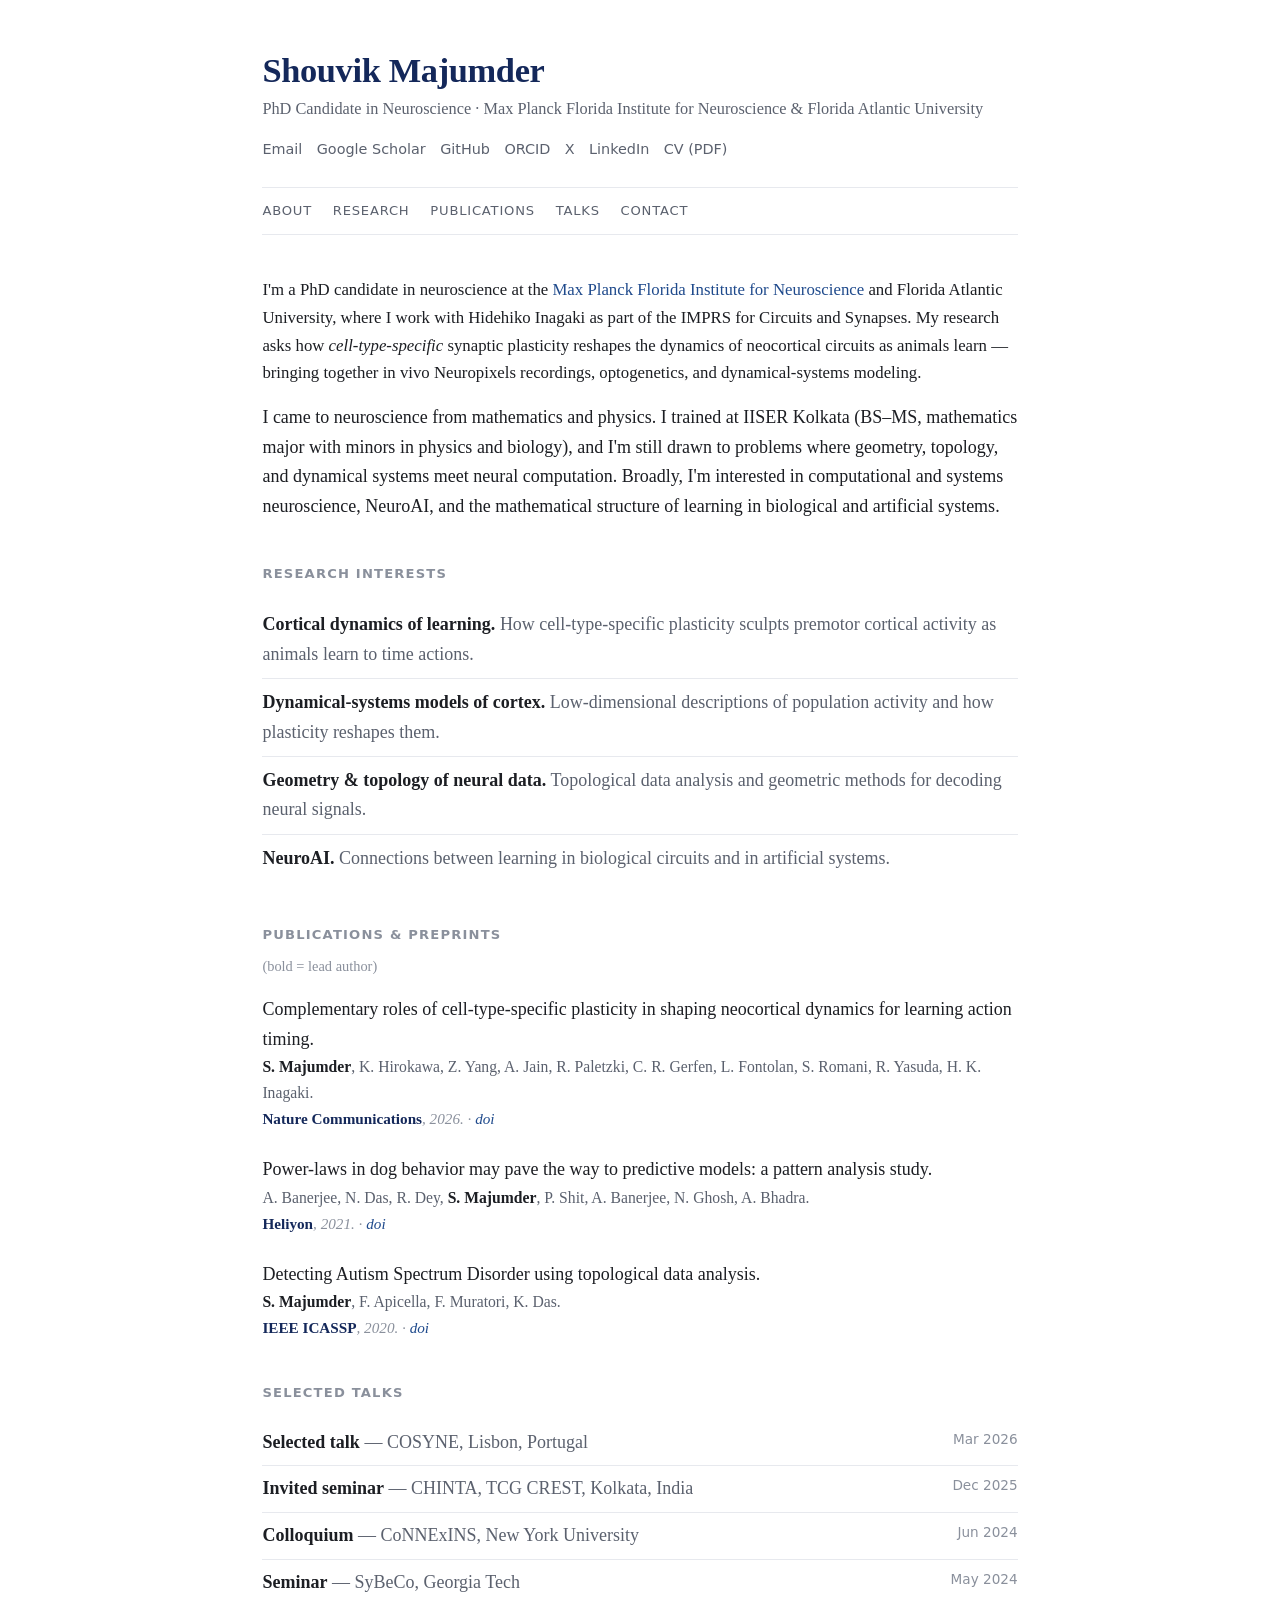
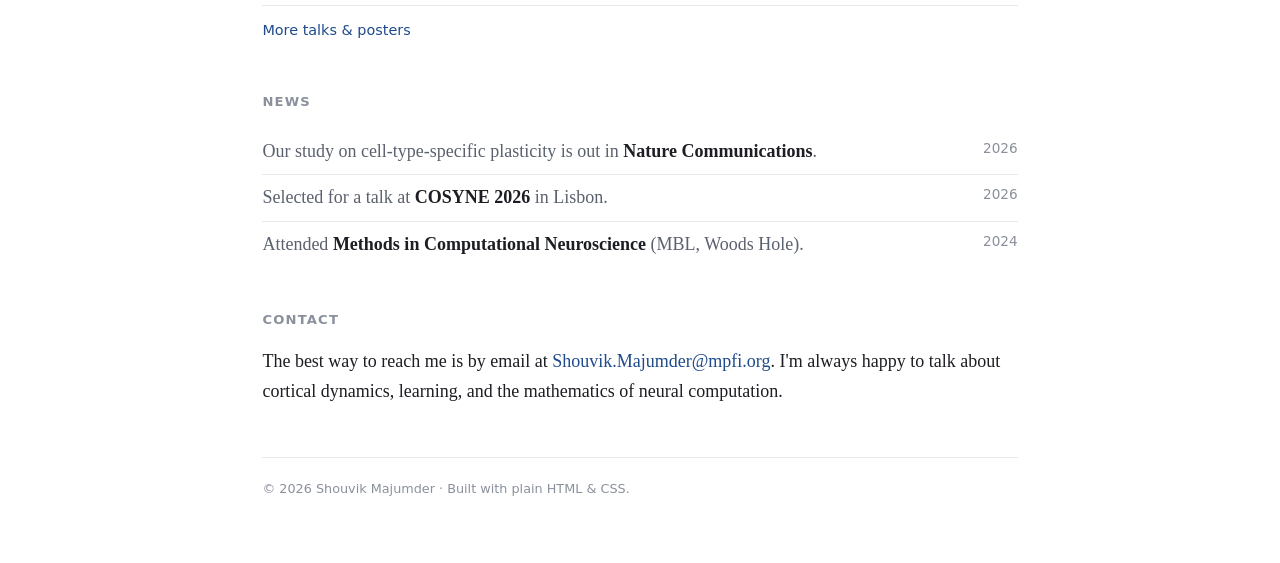
==== index.html @ 3db26d90 "Add files via upload" ====
<!DOCTYPE html>
<html lang="en">
<head>
<meta charset="utf-8">
<meta name="viewport" content="width=device-width, initial-scale=1">
<title>Shouvik Majumder</title>
<meta name="description" content="Shouvik Majumder — PhD candidate in neuroscience at the Max Planck Florida Institute for Neuroscience & Florida Atlantic University. Systems and computational neuroscience, NeuroAI, and the mathematics of learning.">

<!-- Open Graph / social preview -->
<meta property="og:title" content="Shouvik Majumder">
<meta property="og:description" content="PhD candidate in neuroscience — systems & computational neuroscience, NeuroAI, and the mathematics of learning.">
<meta property="og:type" content="website">

<style>
  :root{
    --bg:        #ffffff;
    --fg:        #1c1e23;
    --muted:     #5b616e;
    --faint:     #8a909c;
    --accent:    #14285a;   /* deep navy, from CV */
    --accent-2:  #1f4a8c;   /* link blue */
    --rule:      #e7e9ee;
    --card:      #fafbfc;
    --maxw:      50rem;
  }
  @media (prefers-color-scheme: dark){
    :root{
      --bg:      #101216;
      --fg:      #e6e8ec;
      --muted:   #a6acb8;
      --faint:   #757c88;
      --accent:  #c7d4ee;
      --accent-2:#8fb2e6;
      --rule:    #262a31;
      --card:    #171a1f;
    }
  }

  *{box-sizing:border-box;}
  html{-webkit-text-size-adjust:100%;}
  body{
    margin:0;
    background:var(--bg);
    color:var(--fg);
    font-family: "Charter","Georgia","Cambria",ui-serif,serif;
    font-size:18px;
    line-height:1.65;
    -webkit-font-smoothing:antialiased;
    text-rendering:optimizeLegibility;
  }
  .wrap{
    max-width:var(--maxw);
    margin:0 auto;
    padding:3.2rem 1.4rem 4rem;
  }

  a{color:var(--accent-2); text-decoration:none; border-bottom:1px solid transparent;}
  a:hover{border-bottom-color:var(--accent-2);}

  /* ---------- Header ---------- */
  header{margin-bottom:1.2rem;}
  h1{
    font-size:2.15rem;
    line-height:1.15;
    margin:0 0 .35rem;
    letter-spacing:-.01em;
    color:var(--accent);
    font-weight:700;
  }
  .affil{color:var(--muted); font-size:1.02rem; margin:0 0 .9rem;}
  .affil span{white-space:nowrap;}

  .links{
    font-family: ui-sans-serif, system-ui, -apple-system, "Segoe UI", Roboto, Helvetica, Arial, sans-serif;
    font-size:.9rem;
    display:flex;
    flex-wrap:wrap;
    gap:.35rem .9rem;
    margin:0;
  }
  .links a{color:var(--muted); border-bottom:none;}
  .links a:hover{color:var(--accent-2);}

  /* ---------- Nav ---------- */
  nav{
    font-family: ui-sans-serif, system-ui, -apple-system, "Segoe UI", Roboto, Helvetica, Arial, sans-serif;
    font-size:.82rem;
    letter-spacing:.06em;
    text-transform:uppercase;
    margin:1.6rem 0 0;
    padding:.75rem 0;
    border-top:1px solid var(--rule);
    border-bottom:1px solid var(--rule);
    display:flex;
    flex-wrap:wrap;
    gap:1.3rem;
  }
  nav a{color:var(--muted); border-bottom:none;}
  nav a:hover{color:var(--accent-2);}

  /* ---------- Sections ---------- */
  section{margin-top:2.6rem; scroll-margin-top:1rem;}
  h2{
    font-family: ui-sans-serif, system-ui, -apple-system, "Segoe UI", Roboto, Helvetica, Arial, sans-serif;
    font-size:.82rem;
    letter-spacing:.09em;
    text-transform:uppercase;
    color:var(--faint);
    font-weight:600;
    margin:0 0 1rem;
  }
  p{margin:0 0 1rem;}
  .lede{font-size:1.05rem;}

  /* research themes */
  ul.themes{list-style:none; padding:0; margin:.3rem 0 0;}
  ul.themes li{
    padding:.55rem 0;
    border-bottom:1px solid var(--rule);
    color:var(--muted);
  }
  ul.themes li:last-child{border-bottom:none;}
  ul.themes b{color:var(--fg); font-weight:600;}

  /* publications */
  .pub{margin:0 0 1.5rem; padding-left:0;}
  .pub .title{color:var(--fg);}
  .pub .authors{color:var(--muted); font-size:.98rem;}
  .pub .venue{color:var(--faint); font-style:italic; font-size:.95rem;}
  .pub .venue b{font-style:normal; color:var(--accent); font-weight:600;}
  .me{color:var(--fg); font-weight:700;}

  /* talks / lists */
  .row{
    display:flex;
    justify-content:space-between;
    gap:1rem;
    padding:.5rem 0;
    border-bottom:1px solid var(--rule);
    color:var(--muted);
  }
  .row:last-child{border-bottom:none;}
  .row .when{color:var(--faint); font-family: ui-sans-serif, system-ui, sans-serif; font-size:.85rem; white-space:nowrap; flex:none;}
  .row .what b{color:var(--fg); font-weight:600;}

  details.more{margin-top:.4rem;}
  details.more summary{
    cursor:pointer; color:var(--accent-2);
    font-family: ui-sans-serif, system-ui, sans-serif; font-size:.9rem;
    list-style:none; padding:.4rem 0;
  }
  details.more summary::-webkit-details-marker{display:none;}
  details.more summary:hover{border-bottom:1px solid var(--accent-2); width:fit-content;}

  /* contact card */
  .contact a{color:var(--accent-2);}
  footer{
    margin-top:3.2rem;
    padding-top:1.2rem;
    border-top:1px solid var(--rule);
    color:var(--faint);
    font-family: ui-sans-serif, system-ui, sans-serif;
    font-size:.8rem;
  }

  @media (max-width:560px){
    body{font-size:17px;}
    h1{font-size:1.8rem;}
    .row{flex-direction:column; gap:.1rem;}
    .row .when{order:2;}
  }
</style>
</head>
<body>
<div class="wrap">

  <!-- ============ HEADER ============ -->
  <header>
    <h1>Shouvik Majumder</h1>
    <p class="affil">
      PhD Candidate in Neuroscience &middot;
      <span>Max Planck Florida Institute for Neuroscience</span> &amp;
      <span>Florida Atlantic University</span>
    </p>
    <p class="links">
      <a href="mailto:Shouvik.Majumder@mpfi.org">Email</a>
      <a href="https://scholar.google.com/citations?user=YOUR_ID" target="_blank" rel="noopener">Google&nbsp;Scholar</a>
      <a href="https://github.com/YOUR_USERNAME" target="_blank" rel="noopener">GitHub</a>
      <a href="https://orcid.org/0000-0000-0000-0000" target="_blank" rel="noopener">ORCID</a>
      <a href="https://x.com/YOUR_HANDLE" target="_blank" rel="noopener">X</a>
      <a href="https://www.linkedin.com/in/YOUR_HANDLE" target="_blank" rel="noopener">LinkedIn</a>
      <a href="Majumder_CV.pdf" target="_blank" rel="noopener">CV&nbsp;(PDF)</a>
    </p>
  </header>

  <nav>
    <a href="#about">About</a>
    <a href="#research">Research</a>
    <a href="#publications">Publications</a>
    <a href="#talks">Talks</a>
    <a href="#contact">Contact</a>
  </nav>

  <!-- ============ ABOUT ============ -->
  <section id="about">
    <p class="lede">
      I'm a PhD candidate in neuroscience at the
      <a href="https://mpfi.org" target="_blank" rel="noopener">Max Planck Florida Institute for Neuroscience</a>
      and Florida Atlantic University, where I work with Hidehiko Inagaki as part of the
      IMPRS for Circuits and Synapses. My research asks how <em>cell-type-specific</em> synaptic
      plasticity reshapes the dynamics of neocortical circuits as animals learn — bringing together
      in&nbsp;vivo Neuropixels recordings, optogenetics, and dynamical-systems modeling.
    </p>
    <p>
      I came to neuroscience from mathematics and physics. I trained at IISER Kolkata (BS–MS,
      mathematics major with minors in physics and biology), and I'm still drawn to problems where
      geometry, topology, and dynamical systems meet neural computation. Broadly, I'm interested in
      computational and systems neuroscience, NeuroAI, and the mathematical structure of learning in
      biological and artificial systems.
    </p>
  </section>

  <!-- ============ RESEARCH ============ -->
  <section id="research">
    <h2>Research interests</h2>
    <ul class="themes">
      <li><b>Cortical dynamics of learning.</b> How cell-type-specific plasticity sculpts premotor cortical activity as animals learn to time actions.</li>
      <li><b>Dynamical-systems models of cortex.</b> Low-dimensional descriptions of population activity and how plasticity reshapes them.</li>
      <li><b>Geometry &amp; topology of neural data.</b> Topological data analysis and geometric methods for decoding neural signals.</li>
      <li><b>NeuroAI.</b> Connections between learning in biological circuits and in artificial systems.</li>
    </ul>
  </section>

  <!-- ============ PUBLICATIONS ============ -->
  <section id="publications">
    <h2>Publications &amp; preprints</h2>
    <p style="color:var(--faint); font-size:.9rem; margin-top:-.4rem;">(bold = lead author)</p>

    <div class="pub">
      <div class="title">Complementary roles of cell-type-specific plasticity in shaping neocortical dynamics for learning action timing.</div>
      <div class="authors"><span class="me">S. Majumder</span>, K. Hirokawa, Z. Yang, A. Jain, R. Paletzki, C. R. Gerfen, L. Fontolan, S. Romani, R. Yasuda, H. K. Inagaki.</div>
      <div class="venue"><b>Nature Communications</b>, 2026. &middot; <a href="https://doi.org/10.1038/s41467-026-74869-1" target="_blank" rel="noopener">doi</a></div>
    </div>

    <div class="pub">
      <div class="title">Power-laws in dog behavior may pave the way to predictive models: a pattern analysis study.</div>
      <div class="authors">A. Banerjee, N. Das, R. Dey, <span class="me">S. Majumder</span>, P. Shit, A. Banerjee, N. Ghosh, A. Bhadra.</div>
      <div class="venue"><b>Heliyon</b>, 2021. &middot; <a href="https://doi.org/10.1016/j.heliyon.2021.e07243" target="_blank" rel="noopener">doi</a></div>
    </div>

    <div class="pub">
      <div class="title">Detecting Autism Spectrum Disorder using topological data analysis.</div>
      <div class="authors"><span class="me">S. Majumder</span>, F. Apicella, F. Muratori, K. Das.</div>
      <div class="venue"><b>IEEE ICASSP</b>, 2020. &middot; <a href="https://doi.org/10.1109/ICASSP40776.2020.9054747" target="_blank" rel="noopener">doi</a></div>
    </div>
  </section>

  <!-- ============ TALKS ============ -->
  <section id="talks">
    <h2>Selected talks</h2>
    <div class="row"><div class="what"><b>Selected talk</b> — COSYNE, Lisbon, Portugal</div><div class="when">Mar 2026</div></div>
    <div class="row"><div class="what"><b>Invited seminar</b> — CHINTA, TCG CREST, Kolkata, India</div><div class="when">Dec 2025</div></div>
    <div class="row"><div class="what"><b>Colloquium</b> — CoNNExINS, New York University</div><div class="when">Jun 2024</div></div>
    <div class="row"><div class="what"><b>Seminar</b> — SyBeCo, Georgia Tech</div><div class="when">May 2024</div></div>

    <details class="more">
      <summary>More talks &amp; posters</summary>
      <div class="row"><div class="what"><b>Workshop talk</b> — End-to-End Imaging Workflows for Neuroscience, MPFI–ZEISS Workshop</div><div class="when">May 2024</div></div>
      <div class="row"><div class="what"><b>Webinar</b> — Neural Probe Techniques, Cambridge NeuroTech</div><div class="when">Apr 2024</div></div>
      <div class="row"><div class="what">Poster — Complementary roles of cell-type-specific plasticity in shaping premotor dynamics, Sunposium, West Palm Beach</div><div class="when">2026</div></div>
      <div class="row"><div class="what">Poster — Cell-type-specific plasticity shapes neocortical dynamics for motor learning, COSYNE, Lisbon</div><div class="when">2024</div></div>
      <div class="row"><div class="what">Poster — Cell-type-specific plasticity shapes neocortical dynamics for motor learning, SfN, Washington D.C.</div><div class="when">2023</div></div>
      <div class="row"><div class="what">Poster — Topological Data Analysis in Autism Detection, IEEE ICASSP</div><div class="when">2020</div></div>
    </details>
  </section>

  <!-- ============ NEWS ============ -->
  <section id="news">
    <h2>News</h2>
    <div class="row"><div class="what">Our study on cell-type-specific plasticity is out in <b>Nature Communications</b>.</div><div class="when">2026</div></div>
    <div class="row"><div class="what">Selected for a talk at <b>COSYNE 2026</b> in Lisbon.</div><div class="when">2026</div></div>
    <div class="row"><div class="what">Attended <b>Methods in Computational Neuroscience</b> (MBL, Woods Hole).</div><div class="when">2024</div></div>
  </section>

  <!-- ============ CONTACT ============ -->
  <section id="contact" class="contact">
    <h2>Contact</h2>
    <p>
      The best way to reach me is by email at
      <a href="mailto:Shouvik.Majumder@mpfi.org">Shouvik.Majumder@mpfi.org</a>.
      I'm always happy to talk about cortical dynamics, learning, and the mathematics of neural computation.
    </p>
  </section>

  <footer>
    © <span id="yr">2026</span> Shouvik Majumder · Built with plain HTML &amp; CSS.
  </footer>

</div>
<script>document.getElementById('yr').textContent = new Date().getFullYear();</script>
</body>
</html>
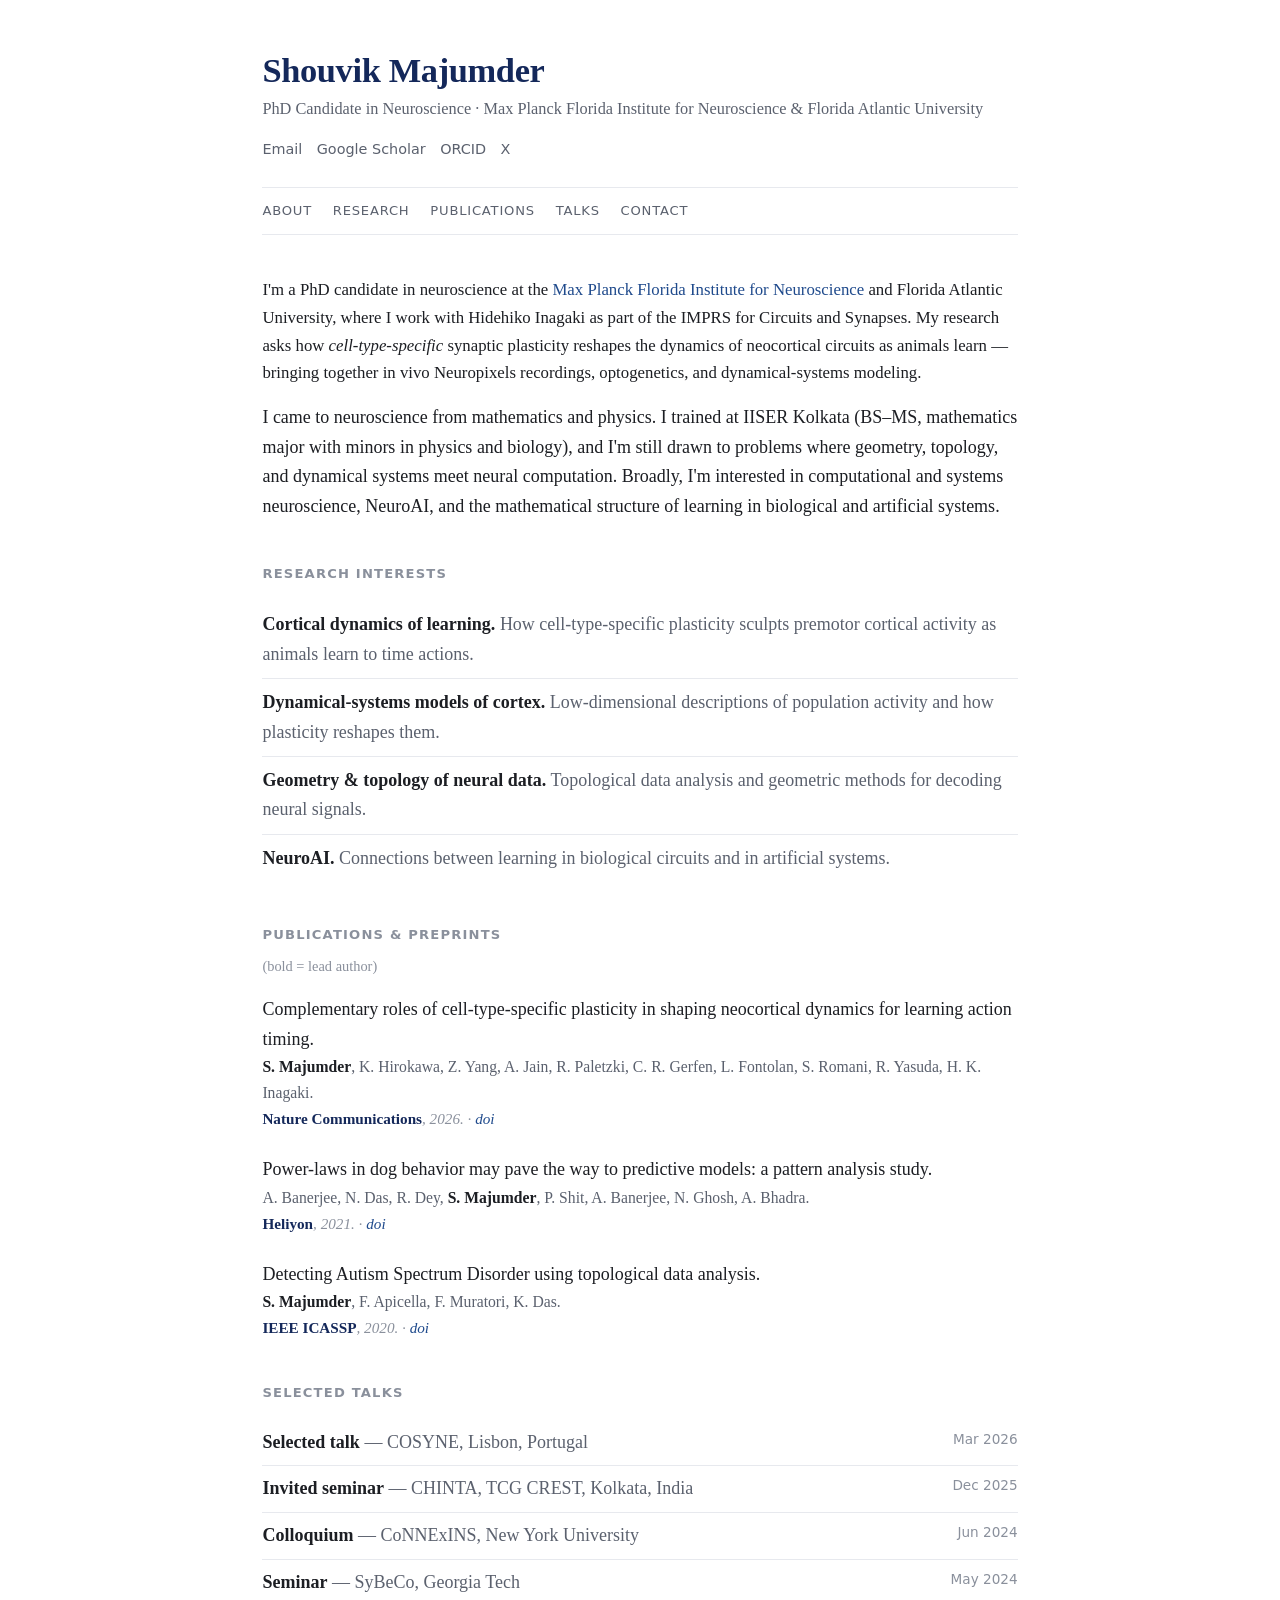
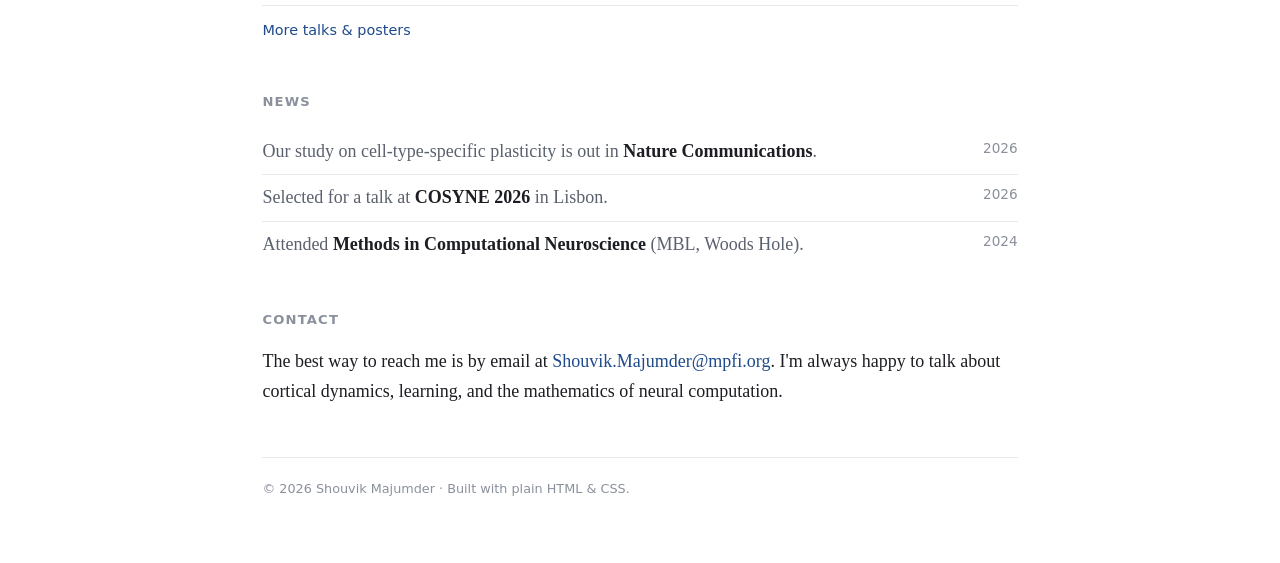
==== commit 0eed6ceb: "Add files via upload" ====
--- a/index.html
+++ b/index.html
@@ -184,12 +184,9 @@
     </p>
     <p class="links">
       <a href="mailto:Shouvik.Majumder@mpfi.org">Email</a>
-      <a href="https://scholar.google.com/citations?user=YOUR_ID" target="_blank" rel="noopener">Google&nbsp;Scholar</a>
-      <a href="https://github.com/YOUR_USERNAME" target="_blank" rel="noopener">GitHub</a>
-      <a href="https://orcid.org/0000-0000-0000-0000" target="_blank" rel="noopener">ORCID</a>
-      <a href="https://x.com/YOUR_HANDLE" target="_blank" rel="noopener">X</a>
-      <a href="https://www.linkedin.com/in/YOUR_HANDLE" target="_blank" rel="noopener">LinkedIn</a>
-      <a href="Majumder_CV.pdf" target="_blank" rel="noopener">CV&nbsp;(PDF)</a>
+      <a href="https://scholar.google.com/citations?user=onPwMWQAAAAJ&amp;hl=en" target="_blank" rel="noopener">Google&nbsp;Scholar</a>
+      <a href="https://orcid.org/0000-0002-3828-3566" target="_blank" rel="noopener">ORCID</a>
+      <a href="https://x.com/ShouvikMajumd11" target="_blank" rel="noopener">X</a>
     </p>
   </header>
 
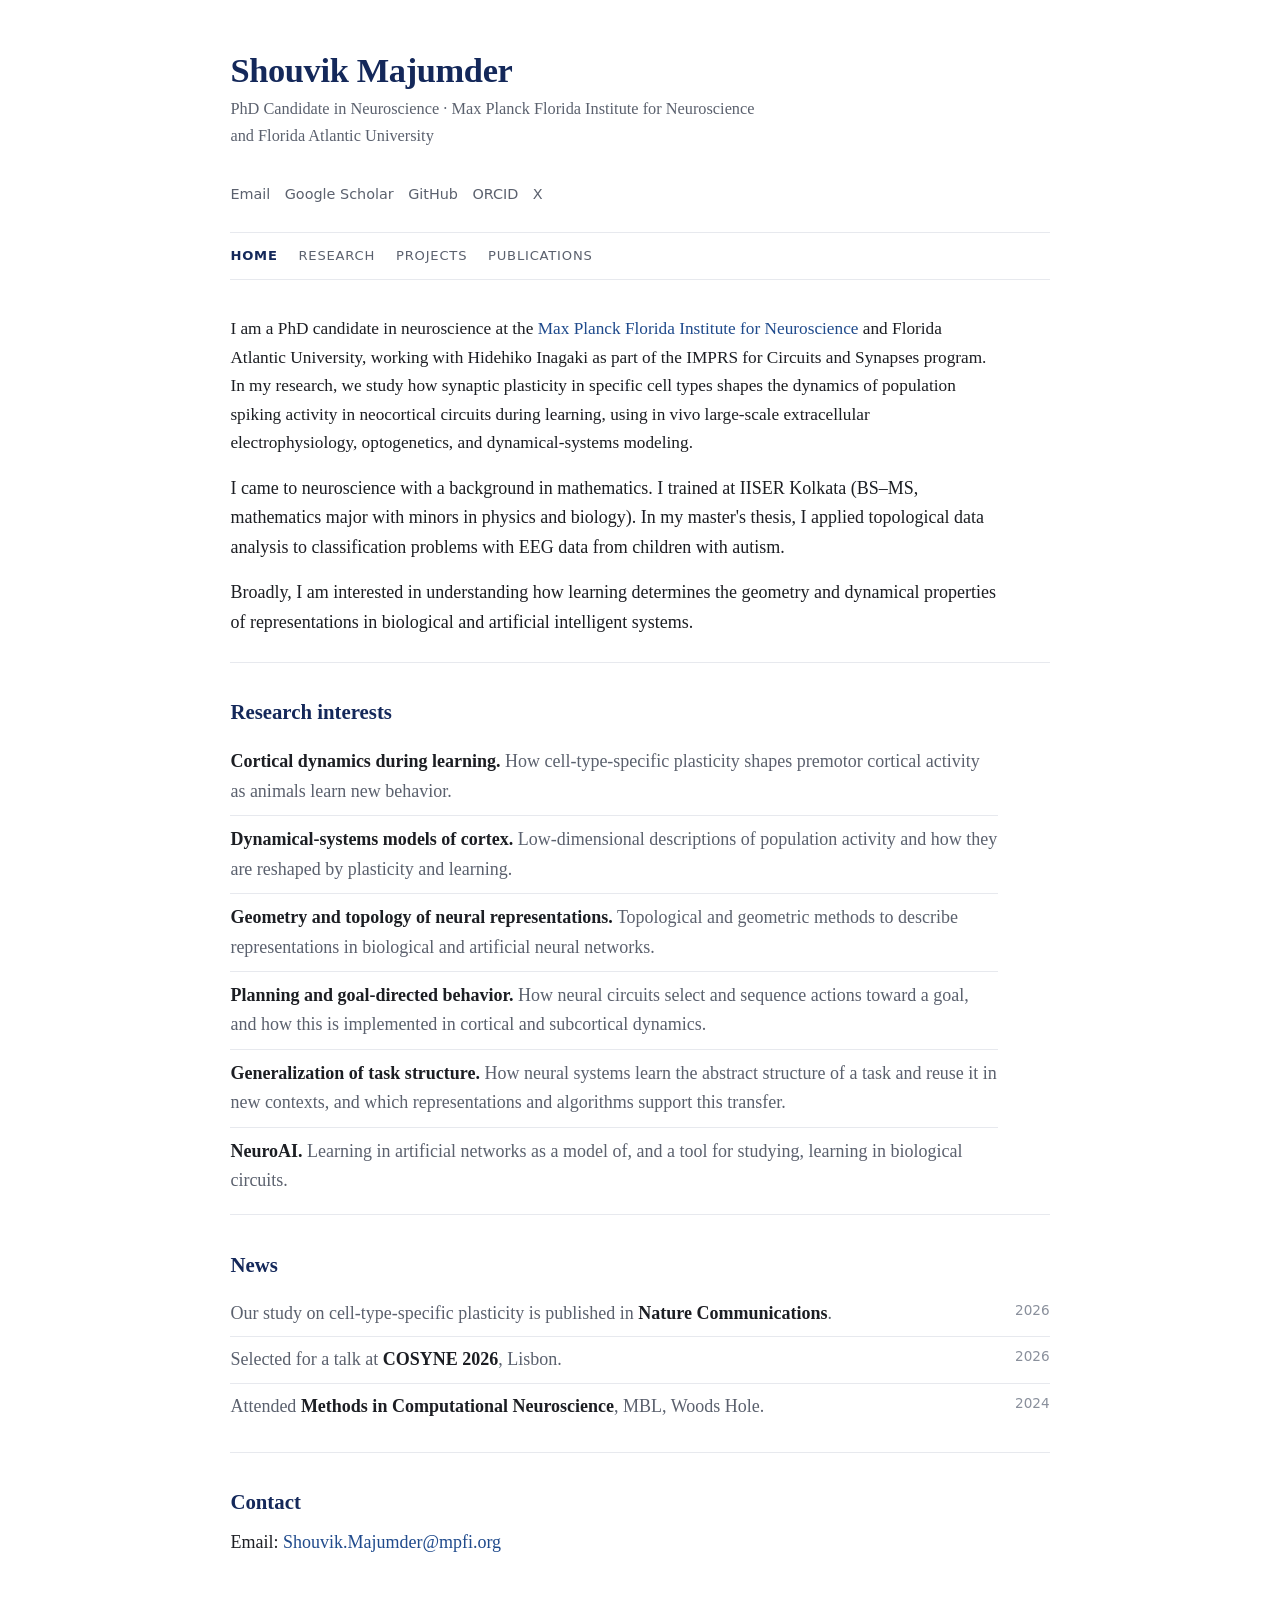
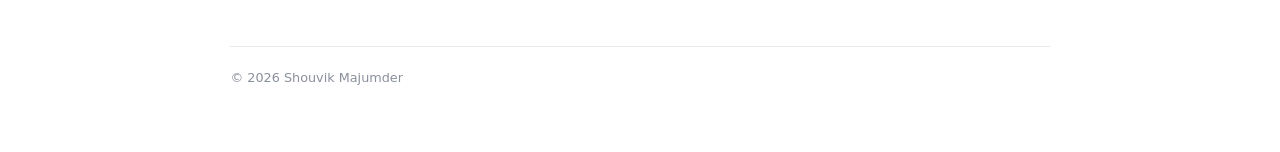
==== commit bdc7a785: "Restructure site: home, research, projects, publications Co-Authored-By: Claude Fable 5.1 <noreply@a" ====
--- a/index.html
+++ b/index.html
@@ -1,299 +1,89 @@
 <!DOCTYPE html>
 <html lang="en">
 <head>
-<meta charset="utf-8">
-<meta name="viewport" content="width=device-width, initial-scale=1">
-<title>Shouvik Majumder</title>
-<meta name="description" content="Shouvik Majumder — PhD candidate in neuroscience at the Max Planck Florida Institute for Neuroscience & Florida Atlantic University. Systems and computational neuroscience, NeuroAI, and the mathematics of learning.">
-
-<!-- Open Graph / social preview -->
-<meta property="og:title" content="Shouvik Majumder">
-<meta property="og:description" content="PhD candidate in neuroscience — systems & computational neuroscience, NeuroAI, and the mathematics of learning.">
-<meta property="og:type" content="website">
-
-<style>
-  :root{
-    --bg:        #ffffff;
-    --fg:        #1c1e23;
-    --muted:     #5b616e;
-    --faint:     #8a909c;
-    --accent:    #14285a;   /* deep navy, from CV */
-    --accent-2:  #1f4a8c;   /* link blue */
-    --rule:      #e7e9ee;
-    --card:      #fafbfc;
-    --maxw:      50rem;
-  }
-  @media (prefers-color-scheme: dark){
-    :root{
-      --bg:      #101216;
-      --fg:      #e6e8ec;
-      --muted:   #a6acb8;
-      --faint:   #757c88;
-      --accent:  #c7d4ee;
-      --accent-2:#8fb2e6;
-      --rule:    #262a31;
-      --card:    #171a1f;
-    }
-  }
-
-  *{box-sizing:border-box;}
-  html{-webkit-text-size-adjust:100%;}
-  body{
-    margin:0;
-    background:var(--bg);
-    color:var(--fg);
-    font-family: "Charter","Georgia","Cambria",ui-serif,serif;
-    font-size:18px;
-    line-height:1.65;
-    -webkit-font-smoothing:antialiased;
-    text-rendering:optimizeLegibility;
-  }
-  .wrap{
-    max-width:var(--maxw);
-    margin:0 auto;
-    padding:3.2rem 1.4rem 4rem;
-  }
-
-  a{color:var(--accent-2); text-decoration:none; border-bottom:1px solid transparent;}
-  a:hover{border-bottom-color:var(--accent-2);}
-
-  /* ---------- Header ---------- */
-  header{margin-bottom:1.2rem;}
-  h1{
-    font-size:2.15rem;
-    line-height:1.15;
-    margin:0 0 .35rem;
-    letter-spacing:-.01em;
-    color:var(--accent);
-    font-weight:700;
-  }
-  .affil{color:var(--muted); font-size:1.02rem; margin:0 0 .9rem;}
-  .affil span{white-space:nowrap;}
-
-  .links{
-    font-family: ui-sans-serif, system-ui, -apple-system, "Segoe UI", Roboto, Helvetica, Arial, sans-serif;
-    font-size:.9rem;
-    display:flex;
-    flex-wrap:wrap;
-    gap:.35rem .9rem;
-    margin:0;
-  }
-  .links a{color:var(--muted); border-bottom:none;}
-  .links a:hover{color:var(--accent-2);}
-
-  /* ---------- Nav ---------- */
-  nav{
-    font-family: ui-sans-serif, system-ui, -apple-system, "Segoe UI", Roboto, Helvetica, Arial, sans-serif;
-    font-size:.82rem;
-    letter-spacing:.06em;
-    text-transform:uppercase;
-    margin:1.6rem 0 0;
-    padding:.75rem 0;
-    border-top:1px solid var(--rule);
-    border-bottom:1px solid var(--rule);
-    display:flex;
-    flex-wrap:wrap;
-    gap:1.3rem;
-  }
-  nav a{color:var(--muted); border-bottom:none;}
-  nav a:hover{color:var(--accent-2);}
-
-  /* ---------- Sections ---------- */
-  section{margin-top:2.6rem; scroll-margin-top:1rem;}
-  h2{
-    font-family: ui-sans-serif, system-ui, -apple-system, "Segoe UI", Roboto, Helvetica, Arial, sans-serif;
-    font-size:.82rem;
-    letter-spacing:.09em;
-    text-transform:uppercase;
-    color:var(--faint);
-    font-weight:600;
-    margin:0 0 1rem;
-  }
-  p{margin:0 0 1rem;}
-  .lede{font-size:1.05rem;}
-
-  /* research themes */
-  ul.themes{list-style:none; padding:0; margin:.3rem 0 0;}
-  ul.themes li{
-    padding:.55rem 0;
-    border-bottom:1px solid var(--rule);
-    color:var(--muted);
-  }
-  ul.themes li:last-child{border-bottom:none;}
-  ul.themes b{color:var(--fg); font-weight:600;}
-
-  /* publications */
-  .pub{margin:0 0 1.5rem; padding-left:0;}
-  .pub .title{color:var(--fg);}
-  .pub .authors{color:var(--muted); font-size:.98rem;}
-  .pub .venue{color:var(--faint); font-style:italic; font-size:.95rem;}
-  .pub .venue b{font-style:normal; color:var(--accent); font-weight:600;}
-  .me{color:var(--fg); font-weight:700;}
-
-  /* talks / lists */
-  .row{
-    display:flex;
-    justify-content:space-between;
-    gap:1rem;
-    padding:.5rem 0;
-    border-bottom:1px solid var(--rule);
-    color:var(--muted);
-  }
-  .row:last-child{border-bottom:none;}
-  .row .when{color:var(--faint); font-family: ui-sans-serif, system-ui, sans-serif; font-size:.85rem; white-space:nowrap; flex:none;}
-  .row .what b{color:var(--fg); font-weight:600;}
-
-  details.more{margin-top:.4rem;}
-  details.more summary{
-    cursor:pointer; color:var(--accent-2);
-    font-family: ui-sans-serif, system-ui, sans-serif; font-size:.9rem;
-    list-style:none; padding:.4rem 0;
-  }
-  details.more summary::-webkit-details-marker{display:none;}
-  details.more summary:hover{border-bottom:1px solid var(--accent-2); width:fit-content;}
-
-  /* contact card */
-  .contact a{color:var(--accent-2);}
-  footer{
-    margin-top:3.2rem;
-    padding-top:1.2rem;
-    border-top:1px solid var(--rule);
-    color:var(--faint);
-    font-family: ui-sans-serif, system-ui, sans-serif;
-    font-size:.8rem;
-  }
-
-  @media (max-width:560px){
-    body{font-size:17px;}
-    h1{font-size:1.8rem;}
-    .row{flex-direction:column; gap:.1rem;}
-    .row .when{order:2;}
-  }
-</style>
+  <meta charset="utf-8">
+  <meta name="viewport" content="width=device-width, initial-scale=1">
+  <title>Shouvik Majumder</title>
+  <meta name="description" content="Shouvik Majumder, PhD candidate in neuroscience at the Max Planck Florida Institute for Neuroscience and Florida Atlantic University. Systems and computational neuroscience, NeuroAI.">
+  <meta property="og:title" content="Shouvik Majumder">
+  <meta property="og:description" content="PhD candidate in neuroscience. Systems and computational neuroscience, NeuroAI.">
+  <meta property="og:type" content="website">
+  <link rel="stylesheet" href="assets/site.css">
 </head>
 <body>
-<div class="wrap">
-
-  <!-- ============ HEADER ============ -->
-  <header>
-    <h1>Shouvik Majumder</h1>
-    <p class="affil">
-      PhD Candidate in Neuroscience &middot;
-      <span>Max Planck Florida Institute for Neuroscience</span> &amp;
-      <span>Florida Atlantic University</span>
-    </p>
-    <p class="links">
-      <a href="mailto:Shouvik.Majumder@mpfi.org">Email</a>
-      <a href="https://scholar.google.com/citations?user=onPwMWQAAAAJ&amp;hl=en" target="_blank" rel="noopener">Google&nbsp;Scholar</a>
-      <a href="https://orcid.org/0000-0002-3828-3566" target="_blank" rel="noopener">ORCID</a>
-      <a href="https://x.com/ShouvikMajumd11" target="_blank" rel="noopener">X</a>
-    </p>
+  <header class="site-header">
+    <div class="identity">
+      <div>
+        <h1><a href="index.html">Shouvik Majumder</a></h1>
+        <p class="affiliation">PhD Candidate in Neuroscience · Max Planck Florida Institute for Neuroscience and Florida Atlantic University</p>
+      </div>
+      <div class="header-links" aria-label="Professional links">
+        <a href="mailto:Shouvik.Majumder@mpfi.org">Email</a>
+        <a href="https://scholar.google.com/citations?user=onPwMWQAAAAJ&amp;hl=en" target="_blank" rel="noopener">Google Scholar</a>
+        <a href="https://github.com/shouvik-majumder" target="_blank" rel="noopener">GitHub</a>
+        <a href="https://orcid.org/0000-0002-3828-3566" target="_blank" rel="noopener">ORCID</a>
+        <a href="https://x.com/ShouvikMajumd11" target="_blank" rel="noopener">X</a>
+      </div>
+    </div>
+    <nav class="site-nav" aria-label="Primary navigation">
+      <a href="index.html" aria-current="page">Home</a>
+      <a href="research.html">Research</a>
+      <a href="projects.html">Projects</a>
+      <a href="publications.html">Publications</a>
+    </nav>
   </header>
 
-  <nav>
-    <a href="#about">About</a>
-    <a href="#research">Research</a>
-    <a href="#publications">Publications</a>
-    <a href="#talks">Talks</a>
-    <a href="#contact">Contact</a>
-  </nav>
+  <main class="page">
+    <section class="section">
+      <p class="lede">
+        I am a PhD candidate in neuroscience at the
+        <a href="https://mpfi.org" target="_blank" rel="noopener">Max Planck Florida Institute for Neuroscience</a>
+        and Florida Atlantic University, working with Hidehiko Inagaki as part of the IMPRS for Circuits and
+        Synapses program. In my research, we study how synaptic plasticity in specific cell types shapes the
+        dynamics of population spiking activity in neocortical circuits during learning, using in vivo large-scale
+        extracellular electrophysiology, optogenetics, and dynamical-systems modeling.
+      </p>
+      <p>
+        I came to neuroscience with a background in mathematics. I trained at IISER Kolkata (BS&ndash;MS,
+        mathematics major with minors in physics and biology). In my master's thesis, I applied topological data
+        analysis to classification problems with EEG data from children with autism.
+      </p>
+      <p>
+        Broadly, I am interested in understanding how learning determines the geometry and dynamical properties
+        of representations in biological and artificial intelligent systems.
+      </p>
+    </section>
 
-  <!-- ============ ABOUT ============ -->
-  <section id="about">
-    <p class="lede">
-      I'm a PhD candidate in neuroscience at the
-      <a href="https://mpfi.org" target="_blank" rel="noopener">Max Planck Florida Institute for Neuroscience</a>
-      and Florida Atlantic University, where I work with Hidehiko Inagaki as part of the
-      IMPRS for Circuits and Synapses. My research asks how <em>cell-type-specific</em> synaptic
-      plasticity reshapes the dynamics of neocortical circuits as animals learn — bringing together
-      in&nbsp;vivo Neuropixels recordings, optogenetics, and dynamical-systems modeling.
-    </p>
-    <p>
-      I came to neuroscience from mathematics and physics. I trained at IISER Kolkata (BS–MS,
-      mathematics major with minors in physics and biology), and I'm still drawn to problems where
-      geometry, topology, and dynamical systems meet neural computation. Broadly, I'm interested in
-      computational and systems neuroscience, NeuroAI, and the mathematical structure of learning in
-      biological and artificial systems.
-    </p>
-  </section>
+    <section class="section" aria-labelledby="interests">
+      <h2 id="interests">Research interests</h2>
+      <ul class="themes">
+        <li><b>Cortical dynamics during learning.</b> How cell-type-specific plasticity shapes premotor cortical activity as animals learn new behavior.</li>
+        <li><b>Dynamical-systems models of cortex.</b> Low-dimensional descriptions of population activity and how they are reshaped by plasticity and learning.</li>
+        <li><b>Geometry and topology of neural representations.</b> Topological and geometric methods to describe representations in biological and artificial neural networks.</li>
+        <li><b>Planning and goal-directed behavior.</b> How neural circuits select and sequence actions toward a goal, and how this is implemented in cortical and subcortical dynamics.</li>
+        <li><b>Generalization of task structure.</b> How neural systems learn the abstract structure of a task and reuse it in new contexts, and which representations and algorithms support this transfer.</li>
+        <li><b>NeuroAI.</b> Learning in artificial networks as a model of, and a tool for studying, learning in biological circuits.</li>
+      </ul>
+    </section>
 
-  <!-- ============ RESEARCH ============ -->
-  <section id="research">
-    <h2>Research interests</h2>
-    <ul class="themes">
-      <li><b>Cortical dynamics of learning.</b> How cell-type-specific plasticity sculpts premotor cortical activity as animals learn to time actions.</li>
-      <li><b>Dynamical-systems models of cortex.</b> Low-dimensional descriptions of population activity and how plasticity reshapes them.</li>
-      <li><b>Geometry &amp; topology of neural data.</b> Topological data analysis and geometric methods for decoding neural signals.</li>
-      <li><b>NeuroAI.</b> Connections between learning in biological circuits and in artificial systems.</li>
-    </ul>
-  </section>
+    <section class="section" aria-labelledby="news">
+      <h2 id="news">News</h2>
+      <div class="rows">
+        <div class="row"><div>Our study on cell-type-specific plasticity is published in <b>Nature Communications</b>.</div><div class="when">2026</div></div>
+        <div class="row"><div>Selected for a talk at <b>COSYNE 2026</b>, Lisbon.</div><div class="when">2026</div></div>
+        <div class="row"><div>Attended <b>Methods in Computational Neuroscience</b>, MBL, Woods Hole.</div><div class="when">2024</div></div>
+      </div>
+    </section>
 
-  <!-- ============ PUBLICATIONS ============ -->
-  <section id="publications">
-    <h2>Publications &amp; preprints</h2>
-    <p style="color:var(--faint); font-size:.9rem; margin-top:-.4rem;">(bold = lead author)</p>
+    <section class="section" aria-labelledby="contact">
+      <h2 id="contact">Contact</h2>
+      <p>Email: <a href="mailto:Shouvik.Majumder@mpfi.org">Shouvik.Majumder@mpfi.org</a></p>
+    </section>
+  </main>
 
-    <div class="pub">
-      <div class="title">Complementary roles of cell-type-specific plasticity in shaping neocortical dynamics for learning action timing.</div>
-      <div class="authors"><span class="me">S. Majumder</span>, K. Hirokawa, Z. Yang, A. Jain, R. Paletzki, C. R. Gerfen, L. Fontolan, S. Romani, R. Yasuda, H. K. Inagaki.</div>
-      <div class="venue"><b>Nature Communications</b>, 2026. &middot; <a href="https://doi.org/10.1038/s41467-026-74869-1" target="_blank" rel="noopener">doi</a></div>
-    </div>
-
-    <div class="pub">
-      <div class="title">Power-laws in dog behavior may pave the way to predictive models: a pattern analysis study.</div>
-      <div class="authors">A. Banerjee, N. Das, R. Dey, <span class="me">S. Majumder</span>, P. Shit, A. Banerjee, N. Ghosh, A. Bhadra.</div>
-      <div class="venue"><b>Heliyon</b>, 2021. &middot; <a href="https://doi.org/10.1016/j.heliyon.2021.e07243" target="_blank" rel="noopener">doi</a></div>
-    </div>
-
-    <div class="pub">
-      <div class="title">Detecting Autism Spectrum Disorder using topological data analysis.</div>
-      <div class="authors"><span class="me">S. Majumder</span>, F. Apicella, F. Muratori, K. Das.</div>
-      <div class="venue"><b>IEEE ICASSP</b>, 2020. &middot; <a href="https://doi.org/10.1109/ICASSP40776.2020.9054747" target="_blank" rel="noopener">doi</a></div>
-    </div>
-  </section>
-
-  <!-- ============ TALKS ============ -->
-  <section id="talks">
-    <h2>Selected talks</h2>
-    <div class="row"><div class="what"><b>Selected talk</b> — COSYNE, Lisbon, Portugal</div><div class="when">Mar 2026</div></div>
-    <div class="row"><div class="what"><b>Invited seminar</b> — CHINTA, TCG CREST, Kolkata, India</div><div class="when">Dec 2025</div></div>
-    <div class="row"><div class="what"><b>Colloquium</b> — CoNNExINS, New York University</div><div class="when">Jun 2024</div></div>
-    <div class="row"><div class="what"><b>Seminar</b> — SyBeCo, Georgia Tech</div><div class="when">May 2024</div></div>
-
-    <details class="more">
-      <summary>More talks &amp; posters</summary>
-      <div class="row"><div class="what"><b>Workshop talk</b> — End-to-End Imaging Workflows for Neuroscience, MPFI–ZEISS Workshop</div><div class="when">May 2024</div></div>
-      <div class="row"><div class="what"><b>Webinar</b> — Neural Probe Techniques, Cambridge NeuroTech</div><div class="when">Apr 2024</div></div>
-      <div class="row"><div class="what">Poster — Complementary roles of cell-type-specific plasticity in shaping premotor dynamics, Sunposium, West Palm Beach</div><div class="when">2026</div></div>
-      <div class="row"><div class="what">Poster — Cell-type-specific plasticity shapes neocortical dynamics for motor learning, COSYNE, Lisbon</div><div class="when">2024</div></div>
-      <div class="row"><div class="what">Poster — Cell-type-specific plasticity shapes neocortical dynamics for motor learning, SfN, Washington D.C.</div><div class="when">2023</div></div>
-      <div class="row"><div class="what">Poster — Topological Data Analysis in Autism Detection, IEEE ICASSP</div><div class="when">2020</div></div>
-    </details>
-  </section>
-
-  <!-- ============ NEWS ============ -->
-  <section id="news">
-    <h2>News</h2>
-    <div class="row"><div class="what">Our study on cell-type-specific plasticity is out in <b>Nature Communications</b>.</div><div class="when">2026</div></div>
-    <div class="row"><div class="what">Selected for a talk at <b>COSYNE 2026</b> in Lisbon.</div><div class="when">2026</div></div>
-    <div class="row"><div class="what">Attended <b>Methods in Computational Neuroscience</b> (MBL, Woods Hole).</div><div class="when">2024</div></div>
-  </section>
-
-  <!-- ============ CONTACT ============ -->
-  <section id="contact" class="contact">
-    <h2>Contact</h2>
-    <p>
-      The best way to reach me is by email at
-      <a href="mailto:Shouvik.Majumder@mpfi.org">Shouvik.Majumder@mpfi.org</a>.
-      I'm always happy to talk about cortical dynamics, learning, and the mathematics of neural computation.
-    </p>
-  </section>
-
-  <footer>
-    © <span id="yr">2026</span> Shouvik Majumder · Built with plain HTML &amp; CSS.
+  <footer class="site-footer">
+    <div class="footer-inner"><span>© <span id="yr">2026</span> Shouvik Majumder</span></div>
   </footer>
-
-</div>
-<script>document.getElementById('yr').textContent = new Date().getFullYear();</script>
+  <script>document.getElementById('yr').textContent = new Date().getFullYear();</script>
 </body>
 </html>
--- a/assets/site.css
+++ b/assets/site.css
@@ -0,0 +1,114 @@
+/* Shared stylesheet for the sub-pages (neuroscience, mathematics, publications).
+   Design tokens match index.html. */
+:root{
+  --bg:#ffffff; --fg:#1c1e23; --muted:#5b616e; --faint:#8a909c;
+  --accent:#14285a; --accent-2:#1f4a8c; --rule:#e7e9ee; --card:#fafbfc;
+  --maxw:54rem;
+  --sans:ui-sans-serif,system-ui,-apple-system,"Segoe UI",Roboto,Helvetica,Arial,sans-serif;
+  --serif:"Charter","Georgia","Cambria",ui-serif,serif;
+}
+@media (prefers-color-scheme: dark){
+  :root{
+    --bg:#101216; --fg:#e6e8ec; --muted:#a6acb8; --faint:#757c88;
+    --accent:#c7d4ee; --accent-2:#8fb2e6; --rule:#262a31; --card:#171a1f;
+  }
+}
+
+*{box-sizing:border-box;}
+html{-webkit-text-size-adjust:100%; scroll-behavior:smooth;}
+body{
+  margin:0; background:var(--bg); color:var(--fg);
+  font-family:var(--serif); font-size:18px; line-height:1.65;
+  -webkit-font-smoothing:antialiased; text-rendering:optimizeLegibility;
+}
+a{color:var(--accent-2); text-decoration:none; border-bottom:1px solid transparent;}
+a:hover{border-bottom-color:var(--accent-2);}
+p{margin:.1rem 0 .95rem;}
+sub{font-size:.75em; line-height:0;}
+
+/* ---------- Header ---------- */
+.site-header{max-width:var(--maxw); margin:0 auto; padding:3.2rem 1.4rem 0;}
+.identity{display:flex; justify-content:space-between; align-items:flex-start; gap:1.5rem 2rem; flex-wrap:wrap;}
+.identity h1{font-size:2.15rem; line-height:1.15; margin:0 0 .35rem; letter-spacing:-.01em; font-weight:700;}
+.identity h1 a{color:var(--accent); border-bottom:none;}
+.identity h1 a:hover{color:var(--accent-2);}
+.affiliation{color:var(--muted); font-size:1.02rem; margin:0; max-width:34rem;}
+.header-links{
+  font-family:var(--sans); font-size:.9rem;
+  display:flex; flex-wrap:wrap; gap:.35rem .9rem; padding-top:.55rem;
+}
+.header-links a{color:var(--muted); border-bottom:none;}
+.header-links a:hover{color:var(--accent-2);}
+
+.site-nav{
+  font-family:var(--sans); font-size:.82rem; letter-spacing:.06em; text-transform:uppercase;
+  margin:1.6rem 0 0; padding:.75rem 0;
+  border-top:1px solid var(--rule); border-bottom:1px solid var(--rule);
+  display:flex; flex-wrap:wrap; gap:1.3rem;
+}
+.site-nav a{color:var(--muted); border-bottom:none;}
+.site-nav a:hover{color:var(--accent-2);}
+.site-nav a[aria-current="page"]{color:var(--accent); font-weight:600;}
+
+/* ---------- Page body ---------- */
+.page{max-width:var(--maxw); margin:0 auto; padding:0 1.4rem 2rem;}
+.lede{font-size:1.08rem; max-width:48rem; margin:0 0 1rem;}
+
+.section{padding:2.2rem 0 .6rem;}
+.section + .section{border-top:1px solid var(--rule);}
+.section h2{font-size:1.3rem; line-height:1.3; color:var(--accent); margin:0 0 .8rem; max-width:46rem; font-weight:700;}
+.section p{max-width:48rem;}
+.section p strong{color:var(--fg);}
+.ref{color:var(--muted); font-size:.95rem;}
+
+/* research interests */
+ul.themes{list-style:none; padding:0; margin:.3rem 0 0; max-width:48rem;}
+ul.themes li{padding:.55rem 0; border-bottom:1px solid var(--rule); color:var(--muted);}
+ul.themes li:last-child{border-bottom:none;}
+ul.themes b{color:var(--fg); font-weight:600;}
+
+/* projects */
+.project-list{margin:1.2rem 0 .6rem;}
+.project{margin:0 0 1.6rem; max-width:48rem;}
+.project h3{font-size:1.08rem; line-height:1.4; font-weight:600; color:var(--fg); margin:0 0 .3rem;}
+.project p{margin:0 0 .3rem;}
+.project .links{font-family:var(--sans); font-size:.88rem; color:var(--faint);}
+
+/* ---------- Publications ---------- */
+.publication-list{margin:.4rem 0 .6rem;}
+.publication{margin:0 0 1.6rem; max-width:52rem;}
+.publication h3{font-size:1.08rem; line-height:1.4; font-weight:600; color:var(--fg); margin:0 0 .25rem; font-family:var(--serif);}
+.publication .authors{color:var(--muted); font-size:.98rem; margin:0 0 .2rem;}
+.publication .venue{color:var(--faint); font-style:italic; font-size:.95rem; margin:0;}
+.publication .venue strong{font-style:normal; color:var(--accent); font-weight:600;}
+.me{color:var(--fg); font-weight:700;}
+
+/* ---------- Rows (talks, training) ---------- */
+.rows{margin:.4rem 0 .8rem; max-width:52rem;}
+.row{
+  display:flex; justify-content:space-between; gap:1rem;
+  padding:.5rem 0; border-bottom:1px solid var(--rule); color:var(--muted);
+}
+.row:last-child{border-bottom:none;}
+.row b{color:var(--fg); font-weight:600;}
+.row .when{color:var(--faint); font-family:var(--sans); font-size:.85rem; white-space:nowrap; flex:none;}
+
+/* ---------- Footer ---------- */
+.site-footer{max-width:var(--maxw); margin:2rem auto 0; padding:0 1.4rem 4rem;}
+.footer-inner{
+  display:flex; justify-content:space-between; flex-wrap:wrap; gap:.4rem 1rem;
+  padding-top:1.2rem; border-top:1px solid var(--rule);
+  color:var(--faint); font-family:var(--sans); font-size:.8rem;
+}
+.footer-inner a{color:var(--faint);}
+.footer-inner a:hover{color:var(--accent-2);}
+
+/* ---------- Responsive ---------- */
+@media (max-width:760px){
+  body{font-size:17px;}
+  .site-header{padding-top:2.4rem;}
+  .identity h1{font-size:1.8rem;}
+  .section h2{font-size:1.2rem;}
+  .row{flex-direction:column; gap:.1rem;}
+  .row .when{order:2;}
+}
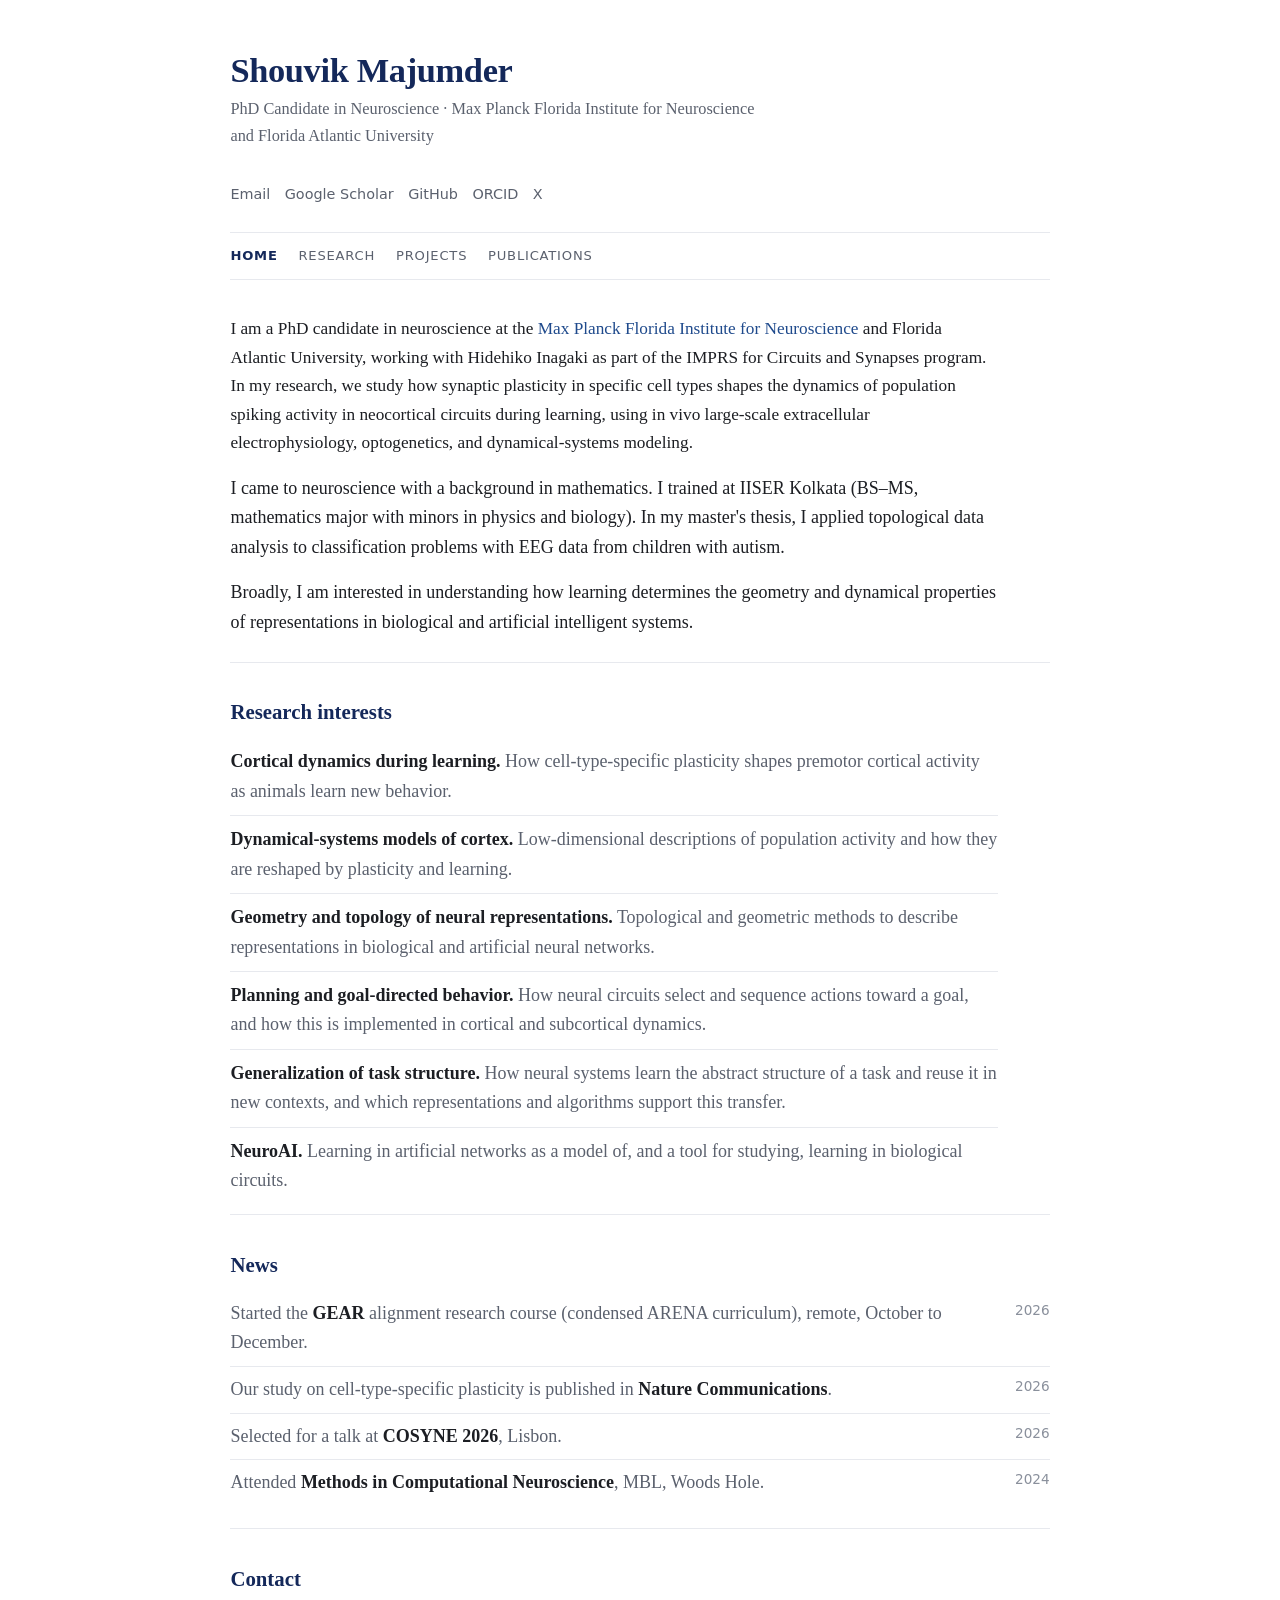
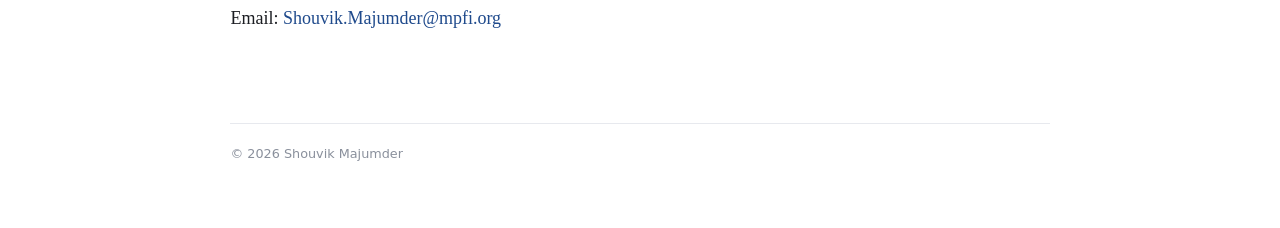
==== commit d3ee235e: "Add LLC and fine-tuning dynamics projects and the GEAR course" ====
--- a/index.html
+++ b/index.html
@@ -69,6 +69,7 @@
     <section class="section" aria-labelledby="news">
       <h2 id="news">News</h2>
       <div class="rows">
+        <div class="row"><div>Started the <b>GEAR</b> alignment research course (condensed ARENA curriculum), remote, October to December.</div><div class="when">2026</div></div>
         <div class="row"><div>Our study on cell-type-specific plasticity is published in <b>Nature Communications</b>.</div><div class="when">2026</div></div>
         <div class="row"><div>Selected for a talk at <b>COSYNE 2026</b>, Lisbon.</div><div class="when">2026</div></div>
         <div class="row"><div>Attended <b>Methods in Computational Neuroscience</b>, MBL, Woods Hole.</div><div class="when">2024</div></div>
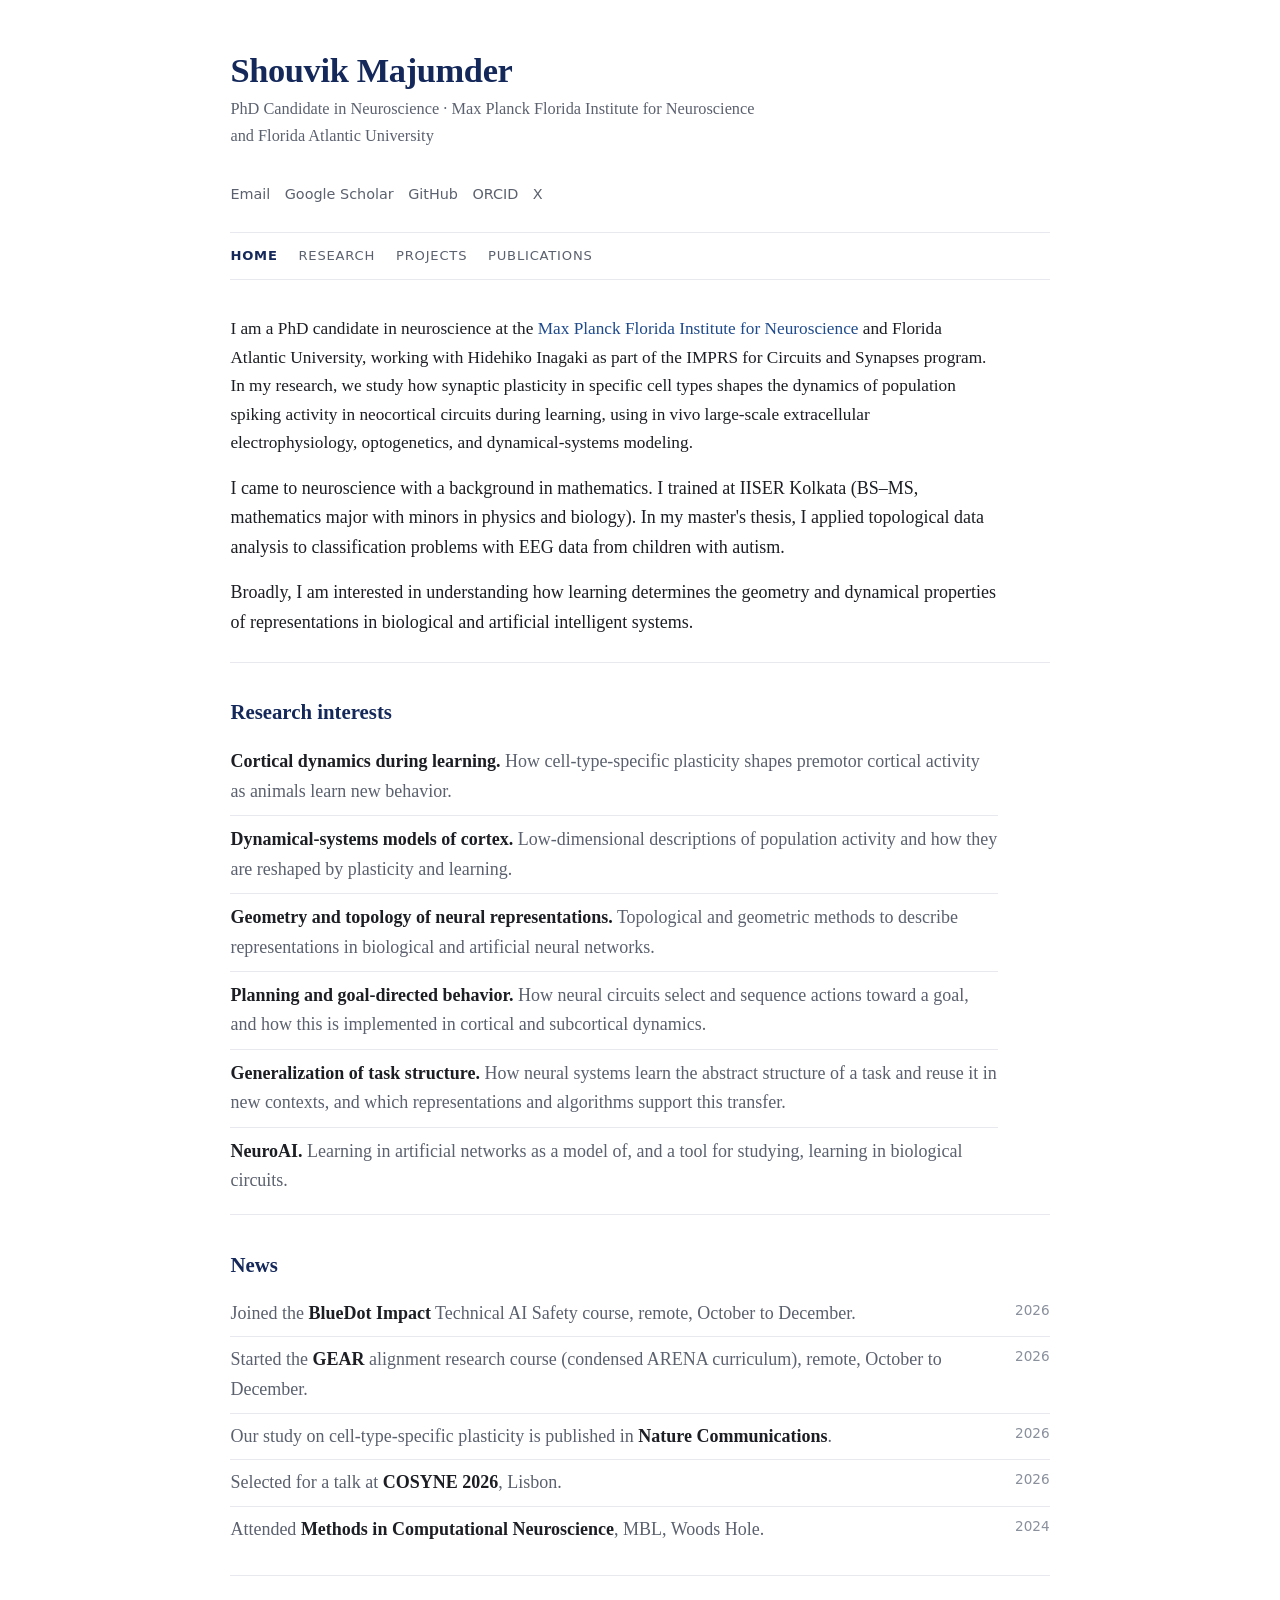
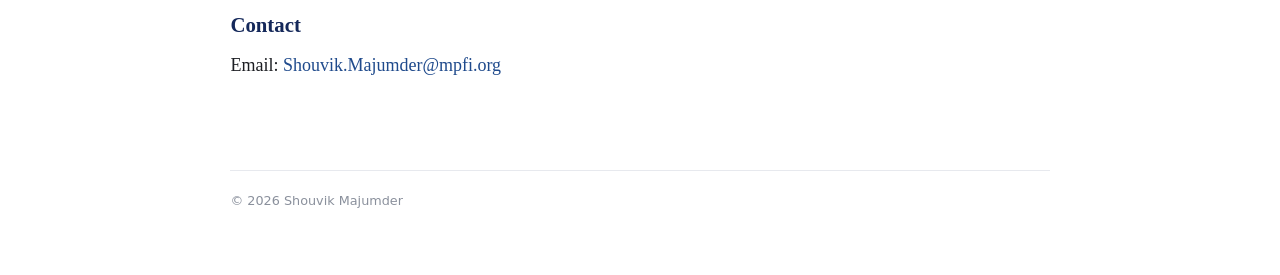
==== commit 0b5aa010: "Add the BlueDot Impact Technical AI Safety course to News and Courses" ====
--- a/index.html
+++ b/index.html
@@ -69,6 +69,7 @@
     <section class="section" aria-labelledby="news">
       <h2 id="news">News</h2>
       <div class="rows">
+        <div class="row"><div>Joined the <b>BlueDot Impact</b> Technical AI Safety course, remote, October to December.</div><div class="when">2026</div></div>
         <div class="row"><div>Started the <b>GEAR</b> alignment research course (condensed ARENA curriculum), remote, October to December.</div><div class="when">2026</div></div>
         <div class="row"><div>Our study on cell-type-specific plasticity is published in <b>Nature Communications</b>.</div><div class="when">2026</div></div>
         <div class="row"><div>Selected for a talk at <b>COSYNE 2026</b>, Lisbon.</div><div class="when">2026</div></div>
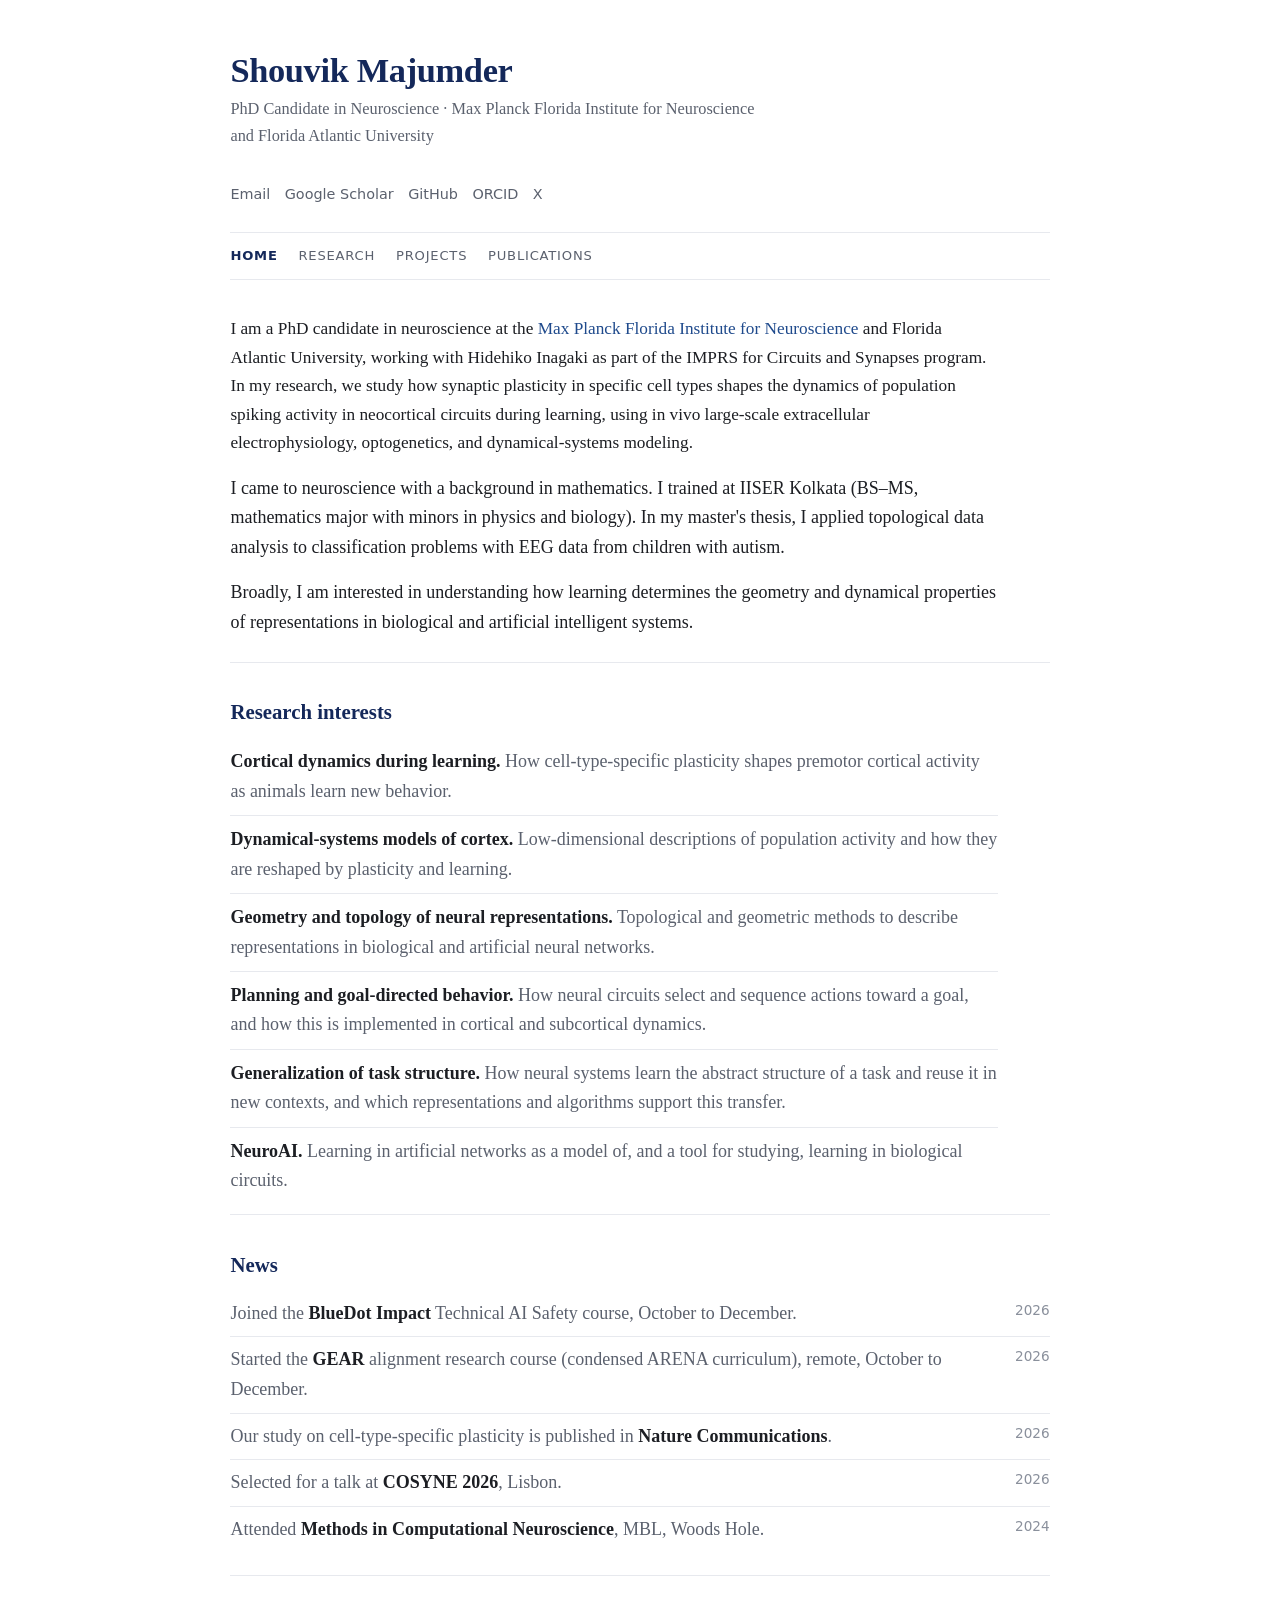
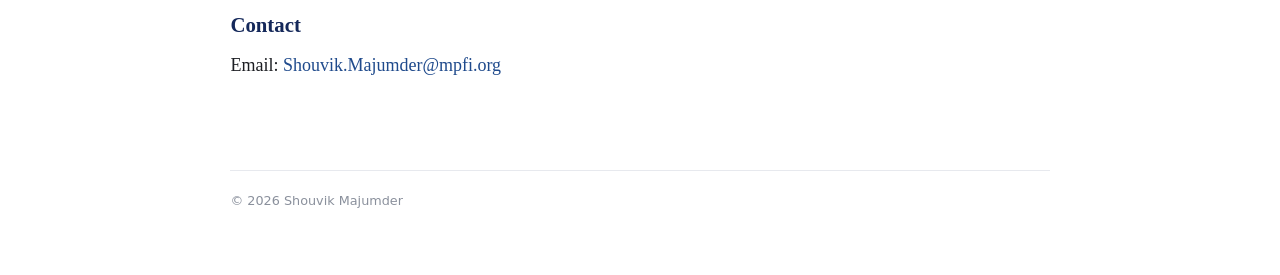
==== commit 1339d5ca: "Drop the remote qualifier from the BlueDot course entries" ====
--- a/index.html
+++ b/index.html
@@ -69,7 +69,7 @@
     <section class="section" aria-labelledby="news">
       <h2 id="news">News</h2>
       <div class="rows">
-        <div class="row"><div>Joined the <b>BlueDot Impact</b> Technical AI Safety course, remote, October to December.</div><div class="when">2026</div></div>
+        <div class="row"><div>Joined the <b>BlueDot Impact</b> Technical AI Safety course, October to December.</div><div class="when">2026</div></div>
         <div class="row"><div>Started the <b>GEAR</b> alignment research course (condensed ARENA curriculum), remote, October to December.</div><div class="when">2026</div></div>
         <div class="row"><div>Our study on cell-type-specific plasticity is published in <b>Nature Communications</b>.</div><div class="when">2026</div></div>
         <div class="row"><div>Selected for a talk at <b>COSYNE 2026</b>, Lisbon.</div><div class="when">2026</div></div>
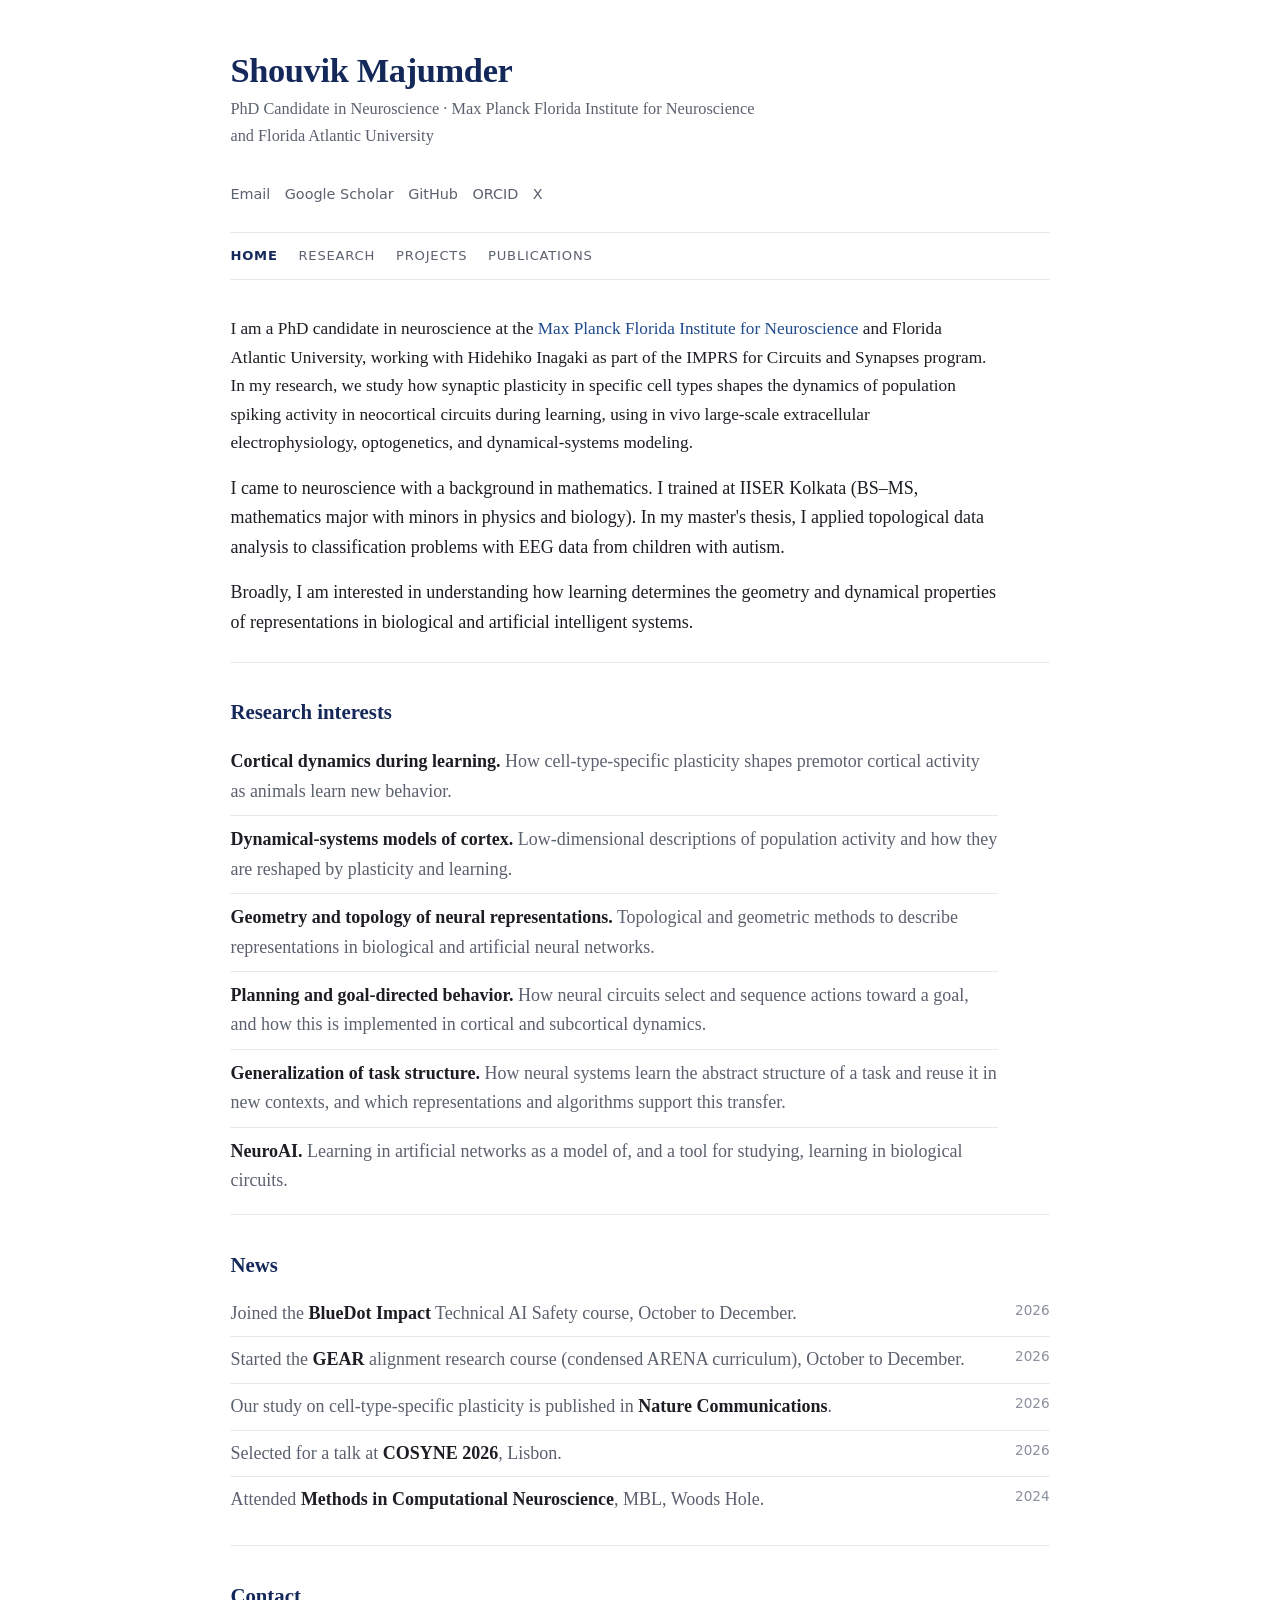
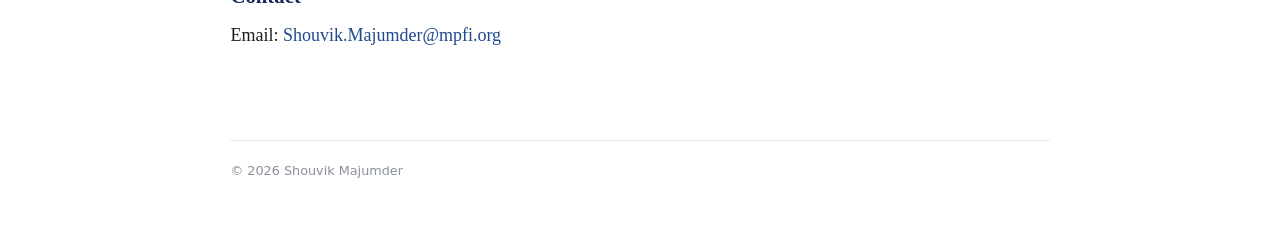
==== commit f3f771f2: "Drop the remote qualifier from the GEAR course entries" ====
--- a/index.html
+++ b/index.html
@@ -70,7 +70,7 @@
       <h2 id="news">News</h2>
       <div class="rows">
         <div class="row"><div>Joined the <b>BlueDot Impact</b> Technical AI Safety course, October to December.</div><div class="when">2026</div></div>
-        <div class="row"><div>Started the <b>GEAR</b> alignment research course (condensed ARENA curriculum), remote, October to December.</div><div class="when">2026</div></div>
+        <div class="row"><div>Started the <b>GEAR</b> alignment research course (condensed ARENA curriculum), October to December.</div><div class="when">2026</div></div>
         <div class="row"><div>Our study on cell-type-specific plasticity is published in <b>Nature Communications</b>.</div><div class="when">2026</div></div>
         <div class="row"><div>Selected for a talk at <b>COSYNE 2026</b>, Lisbon.</div><div class="when">2026</div></div>
         <div class="row"><div>Attended <b>Methods in Computational Neuroscience</b>, MBL, Woods Hole.</div><div class="when">2024</div></div>
